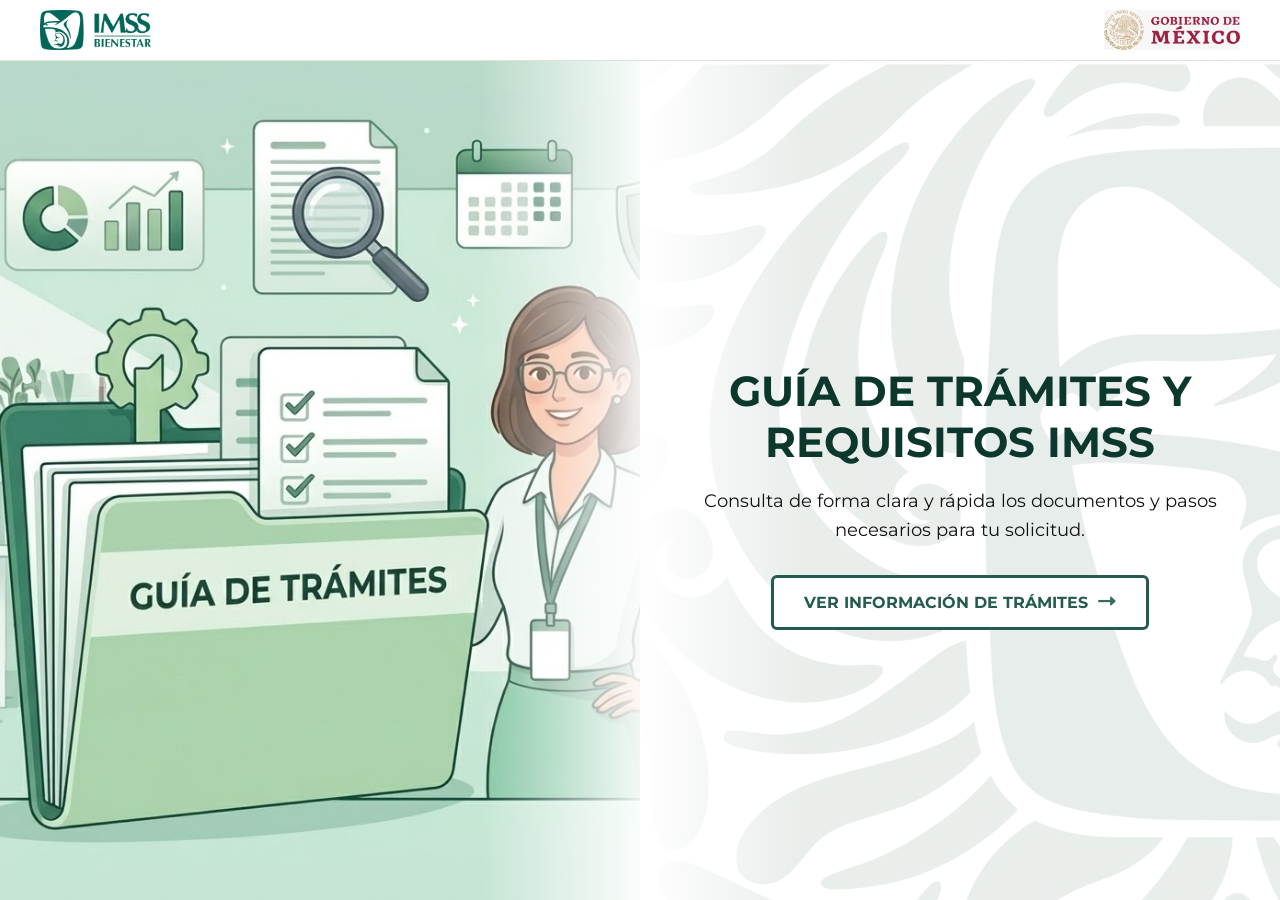
==== index.html @ 4caf2dd2 "first commit" ====
<!DOCTYPE html>
<html lang="es">
<head>
<meta charset="UTF-8">
<meta name="viewport" content="width=device-width, initial-scale=1.0">
<link rel="stylesheet" href="https://cdnjs.cloudflare.com/ajax/libs/font-awesome/6.0.0/css/all.min.css">
<title>Guía de Trámites IMSS</title>

<style>
@import url('https://fonts.googleapis.com/css2?family=Montserrat:ital,wght@0,100..900;1,100..900&family=Poppins:ital,wght@0,100;0,200;0,300;0,400;0,500;0,600;0,700;0,800;0,900;1,100;1,200;1,300;1,400;1,500;1,600;1,700;1,800;1,900&display=swap');
body{
margin:0;
font-family:"Montserrat";
height:100vh;
display:flex;
flex-direction:column;
}

.panel-superior{
width:100%;
display:flex;
justify-content:space-between;
align-items:center;
padding:10px 40px;
background:#ffffff;
border-bottom:1px solid #e0e0e0;
box-sizing:border-box;
}

.panel-superior img{
height:40px;
}

.seccion-principal{
flex:1;
display:flex;
width:100%;
flex-wrap:wrap;
}

.columna{
flex:1 1 50%;
position:relative;
}

.imagen-izquierda{
background-image:url('img/imss.png');
background-size:cover;
background-position:center;
position:relative;
}

.imagen-derecha-texto{
position:relative;
display:flex;
align-items:center;
justify-content:center;
overflow:hidden;
}

.imagen-derecha-texto::before{
content:'';
position:absolute;
top:0;
left:0;
width:100%;
height:100%;
background-image:url('img/imagen-derecha-texto.png');
background-size:cover;
background-position:center;
opacity:0.1; /* solo imagen */
z-index:0;
}

.imagen-derecha-texto::after{
content:'';
position:absolute;
top:0;
left:0;
width:100%;
height:100%;
background:linear-gradient(
to left,
rgba(255,255,255,0) 75%,
rgba(255,255,255,1) 100%
);
z-index:1;
}
.imagen-izquierda::after{
content:'';
position:absolute;
top:0;
left:0;
width:100%;
height:100%;
background:linear-gradient(
to right,
rgba(255,255,255,0) 75%,
rgba(255,255,255,0.9) 100%
);
}
.contenido-texto{
position:relative;
z-index:2;
color:#121212;
text-align:center;
padding:40px;
max-width:600px;
}

.contenido-texto h1{
font-size:42px;
margin-bottom:20px;
line-height:1.2;
color: #0C372D;
}

.contenido-texto p{
font-size:18px;
margin-bottom:30px;
line-height:1.6;
}

.boton{
display:inline-block;
padding:15px 30px;
background:#ffffff;
color:#235b4e;
border: 3px solid #235b4e;
text-decoration:none;
border-radius:6px;
font-weight:bold;
transition:0.3s;
display: inline-flex;
  align-items: center; 
  gap: 10px;
}
.boton i{
  font-size: 1.1em;     /* Un poquito más grande que el texto */
  opacity: 0.9;
}
.boton:hover{
background:#006b2a;
color: #ffffff;
}

@media (max-width:900px){

.seccion-principal{
flex-direction:column;
}

.contenido-texto h1{
font-size:32px;
}

.contenido-texto p{
font-size:16px;
}
@media (max-width:900px){

.imagen-izquierda::after{
background:linear-gradient(
to bottom,
rgba(255,255,255,0) 75%,
rgba(255,255,255,1) 100%
);
}
.imagen-derecha-texto::after{
background:linear-gradient(
to top,
rgba(255,255,255,0) 75%,
rgba(255,255,255,1) 100%
);
}
}
}
@media (max-width:500px){

.panel-superior{
padding:10px 20px;
}

.panel-superior img{
height:30px;
}

.contenido-texto{
padding:30px 20px;
}

.contenido-texto h1{
font-size:26px;
}

.boton{
padding:12px 20px;
font-size:14px;
}

}

</style>
</head>

<body>

<div class="panel-superior">
<img src="img/logo-imss.png" alt="IMSS">
<img src="img/logo-gobierno.jpeg" alt="Gobierno de México">
</div>

<section class="seccion-principal">

<div class="columna imagen-izquierda"></div>

<div class="columna imagen-derecha-texto">

<div class="contenido-texto">

<h1>GUÍA DE TRÁMITES Y REQUISITOS IMSS</h1>

<p>
Consulta de forma clara y rápida los documentos
y pasos necesarios para tu solicitud.
</p>

<a href="menu/menu.html" class="boton">
  VER INFORMACIÓN DE TRÁMITES
  <i class="fa-solid fa-right-long"></i>
</a>

</div>

</div>

</section>

</body>
</html>
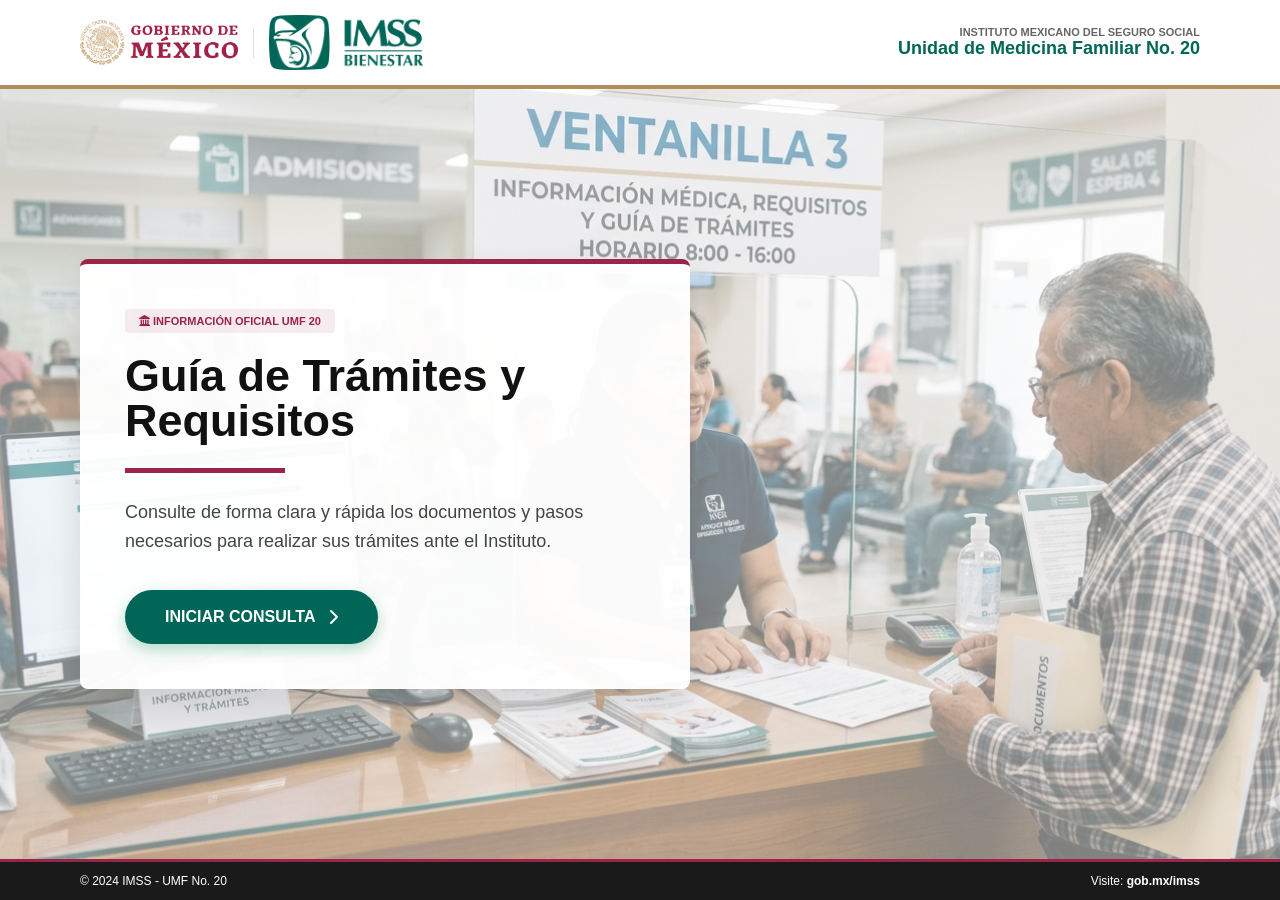
==== commit 5201507b: "Correccion de colores y otras cosas" ====
--- a/index.html
+++ b/index.html
@@ -1,240 +1,57 @@
 <!DOCTYPE html>
 <html lang="es">
 <head>
-<meta charset="UTF-8">
-<meta name="viewport" content="width=device-width, initial-scale=1.0">
-<link rel="stylesheet" href="https://cdnjs.cloudflare.com/ajax/libs/font-awesome/6.0.0/css/all.min.css">
-<title>Guía de Trámites IMSS</title>
-
-<style>
-@import url('https://fonts.googleapis.com/css2?family=Montserrat:ital,wght@0,100..900;1,100..900&family=Poppins:ital,wght@0,100;0,200;0,300;0,400;0,500;0,600;0,700;0,800;0,900;1,100;1,200;1,300;1,400;1,500;1,600;1,700;1,800;1,900&display=swap');
-body{
-margin:0;
-font-family:"Montserrat";
-height:100vh;
-display:flex;
-flex-direction:column;
-}
-
-.panel-superior{
-width:100%;
-display:flex;
-justify-content:space-between;
-align-items:center;
-padding:10px 40px;
-background:#ffffff;
-border-bottom:1px solid #e0e0e0;
-box-sizing:border-box;
-}
-
-.panel-superior img{
-height:40px;
-}
-
-.seccion-principal{
-flex:1;
-display:flex;
-width:100%;
-flex-wrap:wrap;
-}
-
-.columna{
-flex:1 1 50%;
-position:relative;
-}
-
-.imagen-izquierda{
-background-image:url('img/imss.png');
-background-size:cover;
-background-position:center;
-position:relative;
-}
-
-.imagen-derecha-texto{
-position:relative;
-display:flex;
-align-items:center;
-justify-content:center;
-overflow:hidden;
-}
-
-.imagen-derecha-texto::before{
-content:'';
-position:absolute;
-top:0;
-left:0;
-width:100%;
-height:100%;
-background-image:url('img/imagen-derecha-texto.png');
-background-size:cover;
-background-position:center;
-opacity:0.1; /* solo imagen */
-z-index:0;
-}
-
-.imagen-derecha-texto::after{
-content:'';
-position:absolute;
-top:0;
-left:0;
-width:100%;
-height:100%;
-background:linear-gradient(
-to left,
-rgba(255,255,255,0) 75%,
-rgba(255,255,255,1) 100%
-);
-z-index:1;
-}
-.imagen-izquierda::after{
-content:'';
-position:absolute;
-top:0;
-left:0;
-width:100%;
-height:100%;
-background:linear-gradient(
-to right,
-rgba(255,255,255,0) 75%,
-rgba(255,255,255,0.9) 100%
-);
-}
-.contenido-texto{
-position:relative;
-z-index:2;
-color:#121212;
-text-align:center;
-padding:40px;
-max-width:600px;
-}
-
-.contenido-texto h1{
-font-size:42px;
-margin-bottom:20px;
-line-height:1.2;
-color: #0C372D;
-}
-
-.contenido-texto p{
-font-size:18px;
-margin-bottom:30px;
-line-height:1.6;
-}
-
-.boton{
-display:inline-block;
-padding:15px 30px;
-background:#ffffff;
-color:#235b4e;
-border: 3px solid #235b4e;
-text-decoration:none;
-border-radius:6px;
-font-weight:bold;
-transition:0.3s;
-display: inline-flex;
-  align-items: center; 
-  gap: 10px;
-}
-.boton i{
-  font-size: 1.1em;     /* Un poquito más grande que el texto */
-  opacity: 0.9;
-}
-.boton:hover{
-background:#006b2a;
-color: #ffffff;
-}
-
-@media (max-width:900px){
-
-.seccion-principal{
-flex-direction:column;
-}
-
-.contenido-texto h1{
-font-size:32px;
-}
-
-.contenido-texto p{
-font-size:16px;
-}
-@media (max-width:900px){
-
-.imagen-izquierda::after{
-background:linear-gradient(
-to bottom,
-rgba(255,255,255,0) 75%,
-rgba(255,255,255,1) 100%
-);
-}
-.imagen-derecha-texto::after{
-background:linear-gradient(
-to top,
-rgba(255,255,255,0) 75%,
-rgba(255,255,255,1) 100%
-);
-}
-}
-}
-@media (max-width:500px){
-
-.panel-superior{
-padding:10px 20px;
-}
-
-.panel-superior img{
-height:30px;
-}
-
-.contenido-texto{
-padding:30px 20px;
-}
-
-.contenido-texto h1{
-font-size:26px;
-}
-
-.boton{
-padding:12px 20px;
-font-size:14px;
-}
-
-}
-
-</style>
+    <meta charset="UTF-8">
+    <meta name="viewport" content="width=device-width, initial-scale=1.0">
+    <link rel="stylesheet" href="https://cdnjs.cloudflare.com/ajax/libs/font-awesome/6.0.0/css/all.min.css">
+    <link rel="stylesheet" href="css/estilos_index.css">
+    <title>Guía de Trámites IMSS - UMF #20 | Gobierno de México</title>
 </head>
-
 <body>
 
-<div class="panel-superior">
-<img src="img/logo-imss.png" alt="IMSS">
-<img src="img/logo-gobierno.jpeg" alt="Gobierno de México">
-</div>
+    <header class="panel-superior">
+        <div class="container-custom flex-header">
+            <div class="logos-brand">
+                <img src="img/logo-gobierno.png" alt="Gobierno de México" class="logo-gob-header">
+                <div class="separador-logos"></div>
+                <img src="img/logo-imss.png" alt="IMSS" class="logo-imss">
+            </div>
+            
+            <div class="unidad-info">
+                <span class="instituto">Instituto Mexicano del Seguro Social</span>
+                <span class="umf">Unidad de Medicina Familiar No. 20</span>
+            </div>
+        </div>
+    </header>
 
-<section class="seccion-principal">
+    <main class="seccion-hero">
+        <div class="hero-image-full"></div>
+        
+        <div class="container-custom relative-content">
+            <div class="card-info-glass">
+                <div class="badge-oficial">
+                    <i class="fa-solid fa-landmark"></i> INFORMACIÓN OFICIAL UMF 20
+                </div>
+                <h1>Guía de Trámites y Requisitos</h1>
+                <div class="divisor"></div>
+                <p>
+                    Consulte de forma clara y rápida los documentos y pasos necesarios para realizar sus trámites ante el Instituto.
+                </p>
 
-<div class="columna imagen-izquierda"></div>
+                <a href="menu/menu.html" class="boton-primario">
+                    <span>INICIAR CONSULTA</span>
+                    <i class="fa-solid fa-chevron-right"></i>
+                </a>
+            </div>
+        </div>
+    </main>
 
-<div class="columna imagen-derecha-texto">
-
-<div class="contenido-texto">
-
-<h1>GUÍA DE TRÁMITES Y REQUISITOS IMSS</h1>
-
-<p>
-Consulta de forma clara y rápida los documentos
-y pasos necesarios para tu solicitud.
-</p>
-
-<a href="menu/menu.html" class="boton">
-  VER INFORMACIÓN DE TRÁMITES
-  <i class="fa-solid fa-right-long"></i>
-</a>
-
-</div>
-
-</div>
-
-</section>
+    <footer class="footer-compacto">
+        <div class="container-custom footer-flex">
+            <span>&copy; 2024 IMSS - UMF No. 20</span>
+            <span>Visite: <strong>gob.mx/imss</strong></span>
+        </div>
+    </footer>
 
 </body>
 </html>
--- a/css/estilos_index.css
+++ b/css/estilos_index.css
@@ -0,0 +1,221 @@
+:root {
+    --verde-imss: #006657;
+    --verde-hover: #00b360;
+    --guinda-gob: #9D2449;
+    --dorado-gob: #B38E5D;
+    --negro-footer: #1a1a1a;
+    --texto: #1a1a1a;
+    --blanco: #FFFFFF;
+}
+
+@import url('https://fonts.googleapis.com/css2?family=Montserrat:wght@400;600;700;800&display=swap');
+
+body {
+    margin: 0;
+    font-family: 'Montserrat', sans-serif;
+    background-color: var(--blanco);
+    color: var(--texto);
+    display: flex;
+    flex-direction: column;
+    min-height: 100vh;
+}
+
+/* Contenedor Base con Aire en los Bordes para PC */
+.container-custom {
+    max-width: 1200px;
+    margin: 0 auto;
+    width: 100%;
+    padding: 0 40px;
+    box-sizing: border-box;
+}
+
+/* --- HEADER --- */
+.panel-superior {
+    background: #fff;
+    padding: 15px 0;
+    border-bottom: 4px solid var(--dorado-gob);
+    box-shadow: 0 2px 10px rgba(0,0,0,0.05);
+}
+
+.flex-header {
+    display: flex;
+    justify-content: space-between;
+    align-items: center;
+    gap: 20px;
+}
+
+.logos-brand {
+    display: flex;
+    align-items: center;
+    gap: 15px;
+    flex-shrink: 0;
+}
+
+.logo-gob-header { height: 45px; width: auto; }
+.logo-imss { height: 55px; width: auto; }
+
+.separador-logos {
+    width: 1px;
+    height: 30px;
+    background-color: #ddd;
+}
+
+.unidad-info {
+    display: flex;
+    flex-direction: column;
+    text-align: right;
+}
+
+.instituto { 
+    font-size: 11px; 
+    color: #666; 
+    font-weight: 600; 
+    text-transform: uppercase; 
+}
+
+.umf { 
+    font-size: 18px; 
+    font-weight: 800; 
+    color: var(--verde-imss); 
+    line-height: 1.2;
+}
+
+/* --- SECCIÓN HERO (FONDO TOTAL) --- */
+.seccion-hero {
+    flex: 1;
+    position: relative;
+    display: flex;
+    align-items: center;
+    padding: 60px 0;
+}
+
+.hero-image-full {
+    position: absolute;
+    top: 0; left: 0; width: 100%; height: 100%;
+    background-image: url('../img/imss2.png'); /* Asegúrate de que la ruta sea correcta */
+    background-size: cover;
+    background-position: center;
+    z-index: 1;
+}
+
+.hero-image-full::after {
+    content: '';
+    position: absolute;
+    top: 0; left: 0; width: 100%; height: 100%;
+    background: rgba(255, 255, 255, 0.5); /* Capa ligera para claridad */
+}
+
+.relative-content { position: relative; z-index: 2; }
+
+/* Tarjeta Flotante */
+.card-info-glass {
+    max-width: 520px;
+    background-color: rgba(255, 255, 255, 0.96);
+    padding: 45px;
+    border-radius: 8px;
+    box-shadow: 0 15px 35px rgba(0,0,0,0.12);
+    border-top: 5px solid var(--guinda-gob);
+}
+
+.badge-oficial {
+    color: var(--guinda-gob);
+    background: rgba(157, 36, 73, 0.08);
+    display: inline-block;
+    padding: 6px 14px;
+    border-radius: 4px;
+    font-weight: 700;
+    font-size: 11px;
+    margin-bottom: 20px;
+}
+
+h1 { font-size: 45px; font-weight: 800; line-height: 1; margin: 0; color: #111; }
+
+.divisor {
+    width: 160px;
+    height: 5px;
+    background-color: var(--guinda-gob);
+    margin: 25px 0;
+}
+
+p { font-size: 18px; color: #444; line-height: 1.6; margin-bottom: 35px; }
+
+.boton-primario {
+    display: inline-flex;
+    align-items: center;
+    gap: 12px;
+    background-color: var(--verde-imss);
+    color: white;
+    padding: 18px 40px;
+    text-decoration: none;
+    font-weight: 700;
+    border-radius: 50px;
+    transition: 0.3s cubic-bezier(0.175, 0.885, 0.32, 1.275);
+    box-shadow: 0 5px 15px rgba(0, 143, 76, 0.3);
+}
+
+.boton-primario:hover {
+    background-color: var(--verde-hover);
+    transform: translateY(-3px);
+    box-shadow: 0 8px 25px rgba(0, 143, 76, 0.4);
+}
+
+/* --- FOOTER COMPACTO --- */
+.footer-compacto {
+    background-color: var(--negro-footer);
+    color: #fff;
+    padding: 12px 0;
+    font-size: 12px;
+    border-top: 3px solid var(--guinda-gob);
+}
+
+.footer-flex {
+    display: flex;
+    justify-content: space-between;
+    align-items: center;
+}
+
+/* --- RESPONSIVE (CELULAR) --- */
+@media (max-width: 768px) {
+    .container-custom { padding: 0 20px; }
+
+    /* Header no achocado */
+    .flex-header {
+        flex-direction: column;
+        gap: 12px;
+        text-align: center;
+        padding: 5px 0;
+    }
+
+    .logos-brand { width: 100%; justify-content: center; }
+    .logo-gob-header { height: 35px; }
+    .logo-imss { height: 45px; }
+
+    .unidad-info {
+        text-align: center;
+        width: 100%;
+        border-top: 1px solid #f0f0f0;
+        padding-top: 10px;
+    }
+
+    /* Hero en móvil */
+    .seccion-hero { padding: 30px 0; }
+    
+    .card-info-glass {
+        padding: 35px 25px;
+        max-width: 100%;
+        text-align: center;
+        background-color: rgba(255,255,255,0.98);
+    }
+
+    h1 { font-size: 30px; }
+    .divisor { margin: 20px auto; }
+    
+    .boton-primario {
+        width: 100%;
+        justify-content: center;
+        box-sizing: border-box;
+    }
+
+    /* Footer en móvil */
+    .footer-flex { flex-direction: column; gap: 8px; text-align: center; }
+}
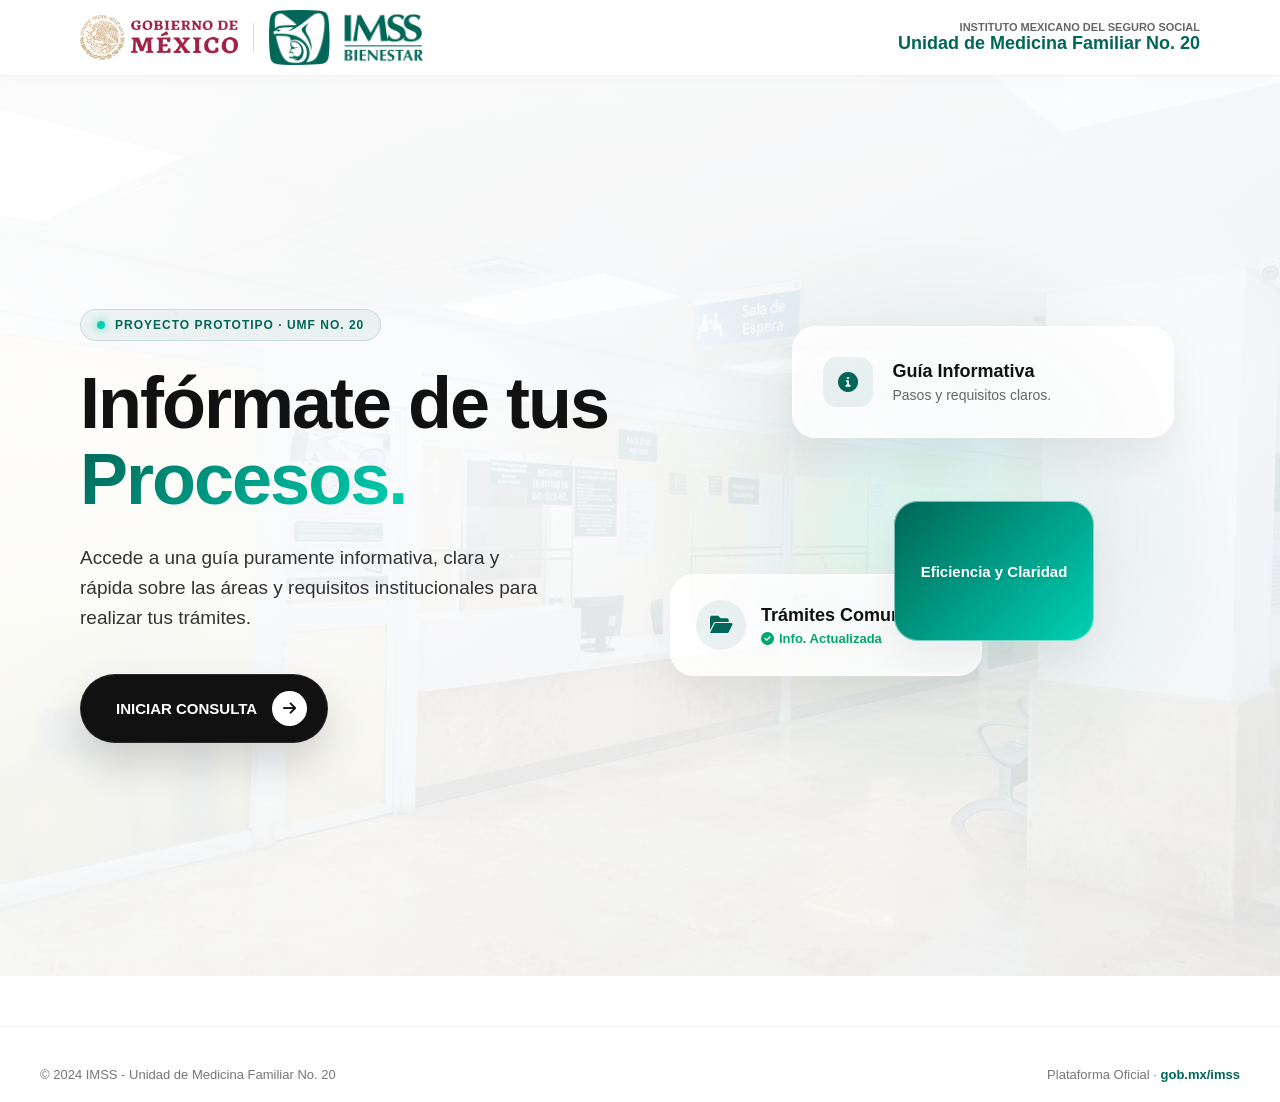
==== commit ec908fb5: "feat: Rediseño Premium Alta Gama (SaaS) y Mejoras de UX/UI" ====
--- a/index.html
+++ b/index.html
@@ -5,53 +5,67 @@
     <meta name="viewport" content="width=device-width, initial-scale=1.0">
     <link rel="stylesheet" href="https://cdnjs.cloudflare.com/ajax/libs/font-awesome/6.0.0/css/all.min.css">
     <link rel="stylesheet" href="css/estilos_index.css">
+    <script src="js/layout.js" defer></script>
     <title>Guía de Trámites IMSS - UMF #20 | Gobierno de México</title>
 </head>
 <body>
 
-    <header class="panel-superior">
-        <div class="container-custom flex-header">
-            <div class="logos-brand">
-                <img src="img/logo-gobierno.png" alt="Gobierno de México" class="logo-gob-header">
-                <div class="separador-logos"></div>
-                <img src="img/logo-imss.png" alt="IMSS" class="logo-imss">
+    <imss-header path-prefix="" show-title="true"></imss-header>
+
+    <main class="seccion-hero-moderna">
+        <div class="hero-image-full"></div>
+        <div class="container-custom hero-grid relative-content">
+            <!-- Lado Izquierdo: Contenido -->
+            <div class="hero-texto fade-up-1">
+                <div class="badge-tech">
+                    <span class="punto-verde"></span> Proyecto Prototipo &middot; UMF No. 20
+                </div>
+                <h1 class="titulo-masivo">
+                    Infórmate de tus<br>
+                    <span class="texto-gradiente">Procesos.</span>
+                </h1>
+                <p class="subtitulo-moderno">
+                    Accede a una guía puramente informativa, clara y rápida sobre las áreas y requisitos institucionales para realizar tus trámites.
+                </p>
+                
+                <div class="botones-hero">
+                    <a href="menu/menu.html" class="btn-neo-primario">
+                        <span>INICIAR CONSULTA</span>
+                        <div class="btn-icono-flecha"><i class="fa-solid fa-arrow-right"></i></div>
+                    </a>
+                </div>
             </div>
-            
-            <div class="unidad-info">
-                <span class="instituto">Instituto Mexicano del Seguro Social</span>
-                <span class="umf">Unidad de Medicina Familiar No. 20</span>
-            </div>
-        </div>
-    </header>
 
-    <main class="seccion-hero">
-        <div class="hero-image-full"></div>
-        
-        <div class="container-custom relative-content">
-            <div class="card-info-glass">
-                <div class="badge-oficial">
-                    <i class="fa-solid fa-landmark"></i> INFORMACIÓN OFICIAL UMF 20
+            <!-- Lado Derecho: Composición Bento/Flotante -->
+            <div class="hero-bento fade-up-2">
+                <div class="glow-orb-moderno"></div>
+                
+                <div class="bento-card card-afiliacion float-anim-1">
+                    <div class="bento-icon"><i class="fa-solid fa-circle-info"></i></div>
+                    <div class="bento-info">
+                        <h4>Guía Informativa</h4>
+                        <p>Pasos y requisitos claros.</p>
+                    </div>
                 </div>
-                <h1>Guía de Trámites y Requisitos</h1>
-                <div class="divisor"></div>
-                <p>
-                    Consulte de forma clara y rápida los documentos y pasos necesarios para realizar sus trámites ante el Instituto.
-                </p>
 
-                <a href="menu/menu.html" class="boton-primario">
-                    <span>INICIAR CONSULTA</span>
-                    <i class="fa-solid fa-chevron-right"></i>
-                </a>
+                <div class="bento-card card-rapido float-anim-2">
+                    <div class="bento-icon-circulo"><i class="fa-solid fa-folder-open"></i></div>
+                    <div class="bento-info-compact">
+                        <h4>Trámites Comunes</h4>
+                        <span class="status-ok"><i class="fa-solid fa-check-circle"></i> Info. Actualizada</span>
+                    </div>
+                </div>
+
+                <div class="bento-card card-grafico float-anim-3">
+                    <div class="glass-overlay-full">
+                        <span>Eficiencia y Claridad</span>
+                    </div>
+                </div>
             </div>
         </div>
     </main>
 
-    <footer class="footer-compacto">
-        <div class="container-custom footer-flex">
-            <span>&copy; 2024 IMSS - UMF No. 20</span>
-            <span>Visite: <strong>gob.mx/imss</strong></span>
-        </div>
-    </footer>
+    <imss-footer></imss-footer>
 
 </body>
 </html>
--- a/css/estilos_index.css
+++ b/css/estilos_index.css
@@ -1,6 +1,6 @@
 :root {
     --verde-imss: #006657;
-    --verde-hover: #00b360;
+    --verde-hover: #019982;
     --guinda-gob: #9D2449;
     --dorado-gob: #B38E5D;
     --negro-footer: #1a1a1a;
@@ -8,16 +8,20 @@
     --blanco: #FFFFFF;
 }
 
-@import url('https://fonts.googleapis.com/css2?family=Montserrat:wght@400;600;700;800&display=swap');
+@import url('https://fonts.googleapis.com/css2?family=Poppins:wght@400;500;600;700;800;900&family=Inter:wght@400;500;600&display=swap');
 
 body {
     margin: 0;
-    font-family: 'Montserrat', sans-serif;
+    font-family: 'Inter', sans-serif;
     background-color: var(--blanco);
     color: var(--texto);
     display: flex;
     flex-direction: column;
     min-height: 100vh;
+}
+
+h1, h2, h3, h4, h5, h6, .titulo-masivo, .btn-neo-primario, .bento-info h4 {
+    font-family: 'Poppins', sans-serif;
 }
 
 /* Contenedor Base con Aire en los Bordes para PC */
@@ -31,10 +35,18 @@
 
 /* --- HEADER --- */
 .panel-superior {
-    background: #fff;
-    padding: 15px 0;
-    border-bottom: 4px solid var(--dorado-gob);
-    box-shadow: 0 2px 10px rgba(0,0,0,0.05);
+    background: rgba(255, 255, 255, 0.85);
+    backdrop-filter: blur(12px);
+    -webkit-backdrop-filter: blur(12px);
+    margin: 0;
+    width: 100%;
+    max-width: 100%;
+    border-radius: 0;
+    border-bottom: 1px solid rgba(0, 0, 0, 0.05);
+    box-shadow: 0 4px 20px rgba(0, 0, 0, 0.02);
+    z-index: 100;
+    position: relative;
+    padding: 10px 0;
 }
 
 .flex-header {
@@ -42,6 +54,10 @@
     justify-content: space-between;
     align-items: center;
     gap: 20px;
+}
+
+.header-centrado {
+    justify-content: center !important;
 }
 
 .logos-brand {
@@ -80,84 +96,265 @@
     line-height: 1.2;
 }
 
-/* --- SECCIÓN HERO (FONDO TOTAL) --- */
-.seccion-hero {
-    flex: 1;
+/* --- SECCIÓN HERO MODERNA (BENTO GRID) --- */
+.seccion-hero-moderna {
+    min-height: calc(100vh - 120px);
+    display: flex;
+    align-items: center;
+    padding: 60px 0;
     position: relative;
-    display: flex;
-    align-items: center;
-    padding: 60px 0;
+    overflow: hidden;
 }
 
 .hero-image-full {
     position: absolute;
     top: 0; left: 0; width: 100%; height: 100%;
-    background-image: url('../img/imss2.png'); /* Asegúrate de que la ruta sea correcta */
+    background-image: url('../img/clinic_hero_bg.png'); /* Imagen de fondo */
     background-size: cover;
     background-position: center;
-    z-index: 1;
+    z-index: 0;
 }
 
 .hero-image-full::after {
     content: '';
     position: absolute;
     top: 0; left: 0; width: 100%; height: 100%;
-    background: rgba(255, 255, 255, 0.5); /* Capa ligera para claridad */
+    /* Un gradiente ultra claro encima de la foto para que no afecte la lectura ni choque con el look limpio */
+    background: linear-gradient(135deg, rgba(255, 255, 255, 0.96) 0%, rgba(248, 250, 252, 0.85) 100%);
 }
 
 .relative-content { position: relative; z-index: 2; }
 
-/* Tarjeta Flotante */
-.card-info-glass {
-    max-width: 520px;
-    background-color: rgba(255, 255, 255, 0.96);
-    padding: 45px;
-    border-radius: 8px;
-    box-shadow: 0 15px 35px rgba(0,0,0,0.12);
-    border-top: 5px solid var(--guinda-gob);
-}
-
-.badge-oficial {
-    color: var(--guinda-gob);
-    background: rgba(157, 36, 73, 0.08);
-    display: inline-block;
-    padding: 6px 14px;
-    border-radius: 4px;
+.hero-grid {
+    display: grid;
+    grid-template-columns: 1fr 1fr;
+    gap: 60px;
+    align-items: center;
+    width: 100%;
+    position: relative;
+    z-index: 2;
+}
+
+/* Lado Izquierdo */
+.hero-texto {
+    display: flex;
+    flex-direction: column;
+    gap: 25px;
+}
+
+.badge-tech {
+    display: inline-flex;
+    align-items: center;
+    gap: 10px;
+    background: rgba(0, 102, 87, 0.06);
+    border: 1px solid rgba(0, 102, 87, 0.15);
+    color: var(--verde-imss);
     font-weight: 700;
-    font-size: 11px;
-    margin-bottom: 20px;
-}
-
-h1 { font-size: 45px; font-weight: 800; line-height: 1; margin: 0; color: #111; }
-
-.divisor {
-    width: 160px;
-    height: 5px;
-    background-color: var(--guinda-gob);
-    margin: 25px 0;
-}
-
-p { font-size: 18px; color: #444; line-height: 1.6; margin-bottom: 35px; }
-
-.boton-primario {
+    font-size: 12px;
+    padding: 8px 16px;
+    border-radius: 50px;
+    width: fit-content;
+    text-transform: uppercase;
+    letter-spacing: 1px;
+}
+
+.punto-verde {
+    width: 8px;
+    height: 8px;
+    background: #00d2b4;
+    border-radius: 50%;
+    box-shadow: 0 0 10px rgba(0, 210, 180, 0.8);
+    animation: pulseDot 2s infinite;
+}
+
+@keyframes pulseDot {
+    0% { transform: scale(0.95); box-shadow: 0 0 0 0 rgba(0, 210, 180, 0.7); }
+    70% { transform: scale(1); box-shadow: 0 0 0 10px rgba(0, 210, 180, 0); }
+    100% { transform: scale(0.95); box-shadow: 0 0 0 0 rgba(0, 210, 180, 0); }
+}
+
+.titulo-masivo {
+    font-size: 72px;
+    font-weight: 900;
+    line-height: 1.05;
+    margin: 0;
+    color: #111;
+    letter-spacing: -2px;
+}
+
+.texto-gradiente {
+    background: linear-gradient(135deg, var(--verde-imss) 0%, #00d2b4 100%);
+    -webkit-background-clip: text;
+    -webkit-text-fill-color: transparent;
+}
+
+.subtitulo-moderno {
+    font-size: 19px;
+    color: #333;
+    line-height: 1.6;
+    max-width: 90%;
+    margin: 0;
+    font-weight: 500;
+}
+
+.botones-hero {
+    margin-top: 15px;
+}
+
+.btn-neo-primario {
     display: inline-flex;
     align-items: center;
-    gap: 12px;
-    background-color: var(--verde-imss);
+    gap: 15px;
+    background: #111;
     color: white;
-    padding: 18px 40px;
+    padding: 16px 20px 16px 35px;
+    border-radius: 50px;
+    font-size: 15px;
+    font-weight: 700;
     text-decoration: none;
-    font-weight: 700;
-    border-radius: 50px;
-    transition: 0.3s cubic-bezier(0.175, 0.885, 0.32, 1.275);
-    box-shadow: 0 5px 15px rgba(0, 143, 76, 0.3);
-}
-
-.boton-primario:hover {
-    background-color: var(--verde-hover);
+    transition: all 0.4s cubic-bezier(0.2, 0.8, 0.2, 1);
+    border: 1px solid rgba(255,255,255,0.1);
+    box-shadow: 0 20px 40px rgba(0,0,0,0.15);
+}
+
+.btn-icono-flecha {
+    background: white;
+    color: #111;
+    width: 35px;
+    height: 35px;
+    border-radius: 50%;
+    display: flex;
+    align-items: center;
+    justify-content: center;
+    transition: transform 0.4s ease;
+}
+
+.btn-neo-primario:hover {
+    background: var(--verde-imss);
     transform: translateY(-3px);
-    box-shadow: 0 8px 25px rgba(0, 143, 76, 0.4);
-}
+    box-shadow: 0 25px 50px rgba(0, 102, 87, 0.25);
+}
+
+.btn-neo-primario:hover .btn-icono-flecha {
+    transform: translateX(5px);
+}
+
+/* Lado Derecho (Bento) */
+.hero-bento {
+    position: relative;
+    height: 500px;
+    display: flex;
+    flex-direction: column;
+    justify-content: center;
+}
+
+.glow-orb-moderno {
+    position: absolute;
+    width: 600px;
+    height: 600px;
+    background: radial-gradient(circle, rgba(0, 210, 180, 0.15) 0%, rgba(0, 102, 87, 0.05) 40%, rgba(255,255,255,0) 70%);
+    top: 50%;
+    left: 50%;
+    transform: translate(-50%, -50%);
+    z-index: 0;
+    pointer-events: none;
+}
+
+.bento-card {
+    background: rgba(255, 255, 255, 0.85);
+    backdrop-filter: blur(20px);
+    -webkit-backdrop-filter: blur(20px);
+    border: 1px solid rgba(255, 255, 255, 0.9);
+    border-radius: 24px;
+    box-shadow: 0 20px 40px rgba(0,0,0,0.06), inset 0 0 0 1px rgba(255,255,255,0.5);
+    position: absolute;
+    z-index: 2;
+    transition: transform 0.4s ease, box-shadow 0.4s ease;
+}
+
+.bento-card:hover {
+    transform: translateY(-10px) !important;
+    box-shadow: 0 30px 60px rgba(0, 102, 87, 0.12);
+}
+
+.card-afiliacion {
+    top: 10%;
+    right: 5%;
+    padding: 30px;
+    display: flex;
+    align-items: center;
+    gap: 20px;
+    width: 320px;
+}
+
+.card-rapido {
+    bottom: 20%;
+    left: 0;
+    padding: 25px;
+    display: flex;
+    align-items: center;
+    gap: 15px;
+    width: 260px;
+}
+
+.card-grafico {
+    top: 45%;
+    right: 20%;
+    width: 200px;
+    height: 140px;
+    background: linear-gradient(135deg, var(--verde-imss) 0%, #00d2b4 100%);
+    display: flex;
+    align-items: center;
+    justify-content: center;
+    color: white;
+    font-weight: 800;
+    text-align: center;
+    padding: 20px;
+    box-sizing: border-box;
+    border: none;
+}
+
+.glass-overlay-full {
+    width: 100%;
+    font-size: 15px;
+    font-weight: 800;
+    text-shadow: 0 2px 4px rgba(0,0,0,0.1);
+}
+
+.bento-icon, .bento-icon-circulo {
+    width: 50px;
+    height: 50px;
+    border-radius: 14px;
+    background: rgba(0, 102, 87, 0.08);
+    color: var(--verde-imss);
+    display: flex;
+    align-items: center;
+    justify-content: center;
+    font-size: 20px;
+}
+
+.bento-icon-circulo { border-radius: 50%; }
+
+.bento-info h4, .bento-info-compact h4 { margin: 0 0 5px 0; font-size: 18px; color: #111; }
+.bento-info p { margin: 0; font-size: 14px; color: #666; }
+.status-ok { font-size: 13px; color: #00a86b; font-weight: 700; display: flex; align-items: center; gap: 5px; }
+
+/* Animaciones Entrada */
+.fade-up-1 { animation: fadeUpAnim 0.8s cubic-bezier(0.2, 0.8, 0.2, 1) forwards; }
+.fade-up-2 { animation: fadeUpAnim 1s cubic-bezier(0.2, 0.8, 0.2, 1) forwards; opacity: 0; animation-delay: 0.2s; }
+
+@keyframes fadeUpAnim {
+    from { opacity: 0; transform: translateY(30px); }
+    to { opacity: 1; transform: translateY(0); }
+}
+
+.float-anim-1 { animation: float1 6s infinite ease-in-out; }
+.float-anim-2 { animation: float2 5s infinite ease-in-out reverse; }
+.float-anim-3 { animation: float3 7s infinite ease-in-out; }
+
+@keyframes float1 { 0%, 100% { transform: translateY(0); } 50% { transform: translateY(-15px); } }
+@keyframes float2 { 0%, 100% { transform: translateY(0); } 50% { transform: translateY(-10px); } }
+@keyframes float3 { 0%, 100% { transform: translateY(0) rotate(0deg); } 50% { transform: translateY(-8px) rotate(2deg); } }
 
 /* --- FOOTER COMPACTO --- */
 .footer-compacto {
@@ -176,12 +373,22 @@
 
 /* --- RESPONSIVE (CELULAR) --- */
 @media (max-width: 768px) {
-    .container-custom { padding: 0 20px; }
+    .container-custom { padding: 0 15px; }
+
+    .panel-superior {
+        margin: 0;
+        border-radius: 0;
+        padding: 15px 20px;
+        background: rgba(255, 255, 255, 0.95);
+        box-shadow: 0 10px 30px rgba(0, 102, 87, 0.08);
+        border: none;
+        border-bottom: 1px solid rgba(0,0,0,0.05);
+    }
 
     /* Header no achocado */
     .flex-header {
         flex-direction: column;
-        gap: 12px;
+        gap: 15px;
         text-align: center;
         padding: 5px 0;
     }
@@ -193,29 +400,53 @@
     .unidad-info {
         text-align: center;
         width: 100%;
-        border-top: 1px solid #f0f0f0;
-        padding-top: 10px;
-    }
-
-    /* Hero en móvil */
-    .seccion-hero { padding: 30px 0; }
+        border-top: 1px solid rgba(0,0,0,0.06);
+        padding-top: 15px;
+    }
     
-    .card-info-glass {
-        padding: 35px 25px;
-        max-width: 100%;
+    .umf { font-size: 15px; display: block; padding: 0 10px; }
+    .instituto { font-size: 10px; }
+
+    /* Hero Moderno en Móvil */
+    .seccion-hero-moderna { 
+        padding: 20px 0 40px 0; 
+        min-height: auto;
+    }
+
+    .hero-grid {
+        grid-template-columns: 1fr;
+        gap: 40px;
+    }
+
+    .hero-texto {
         text-align: center;
-        background-color: rgba(255,255,255,0.98);
-    }
-
-    h1 { font-size: 30px; }
-    .divisor { margin: 20px auto; }
+        align-items: center;
+        gap: 20px;
+    }
+
+    .titulo-masivo { font-size: 44px; letter-spacing: -1px; }
+    .subtitulo-moderno { font-size: 16px; max-width: 100%; }
     
-    .boton-primario {
-        width: 100%;
-        justify-content: center;
-        box-sizing: border-box;
-    }
+    .hero-bento {
+        height: auto;
+        margin-top: 10px;
+    }
+
+    .bento-card {
+        position: relative;
+        top: auto !important;
+        right: auto !important;
+        left: auto !important;
+        bottom: auto !important;
+        margin-bottom: 15px;
+        width: 100% !important;
+        transform: none !important;
+        animation: none !important;
+        padding: 20px !important;
+    }
+    
+    .card-grafico { height: auto; }
 
     /* Footer en móvil */
-    .footer-flex { flex-direction: column; gap: 8px; text-align: center; }
+    .footer-flex { flex-direction: column; gap: 12px; text-align: center; }
 }
